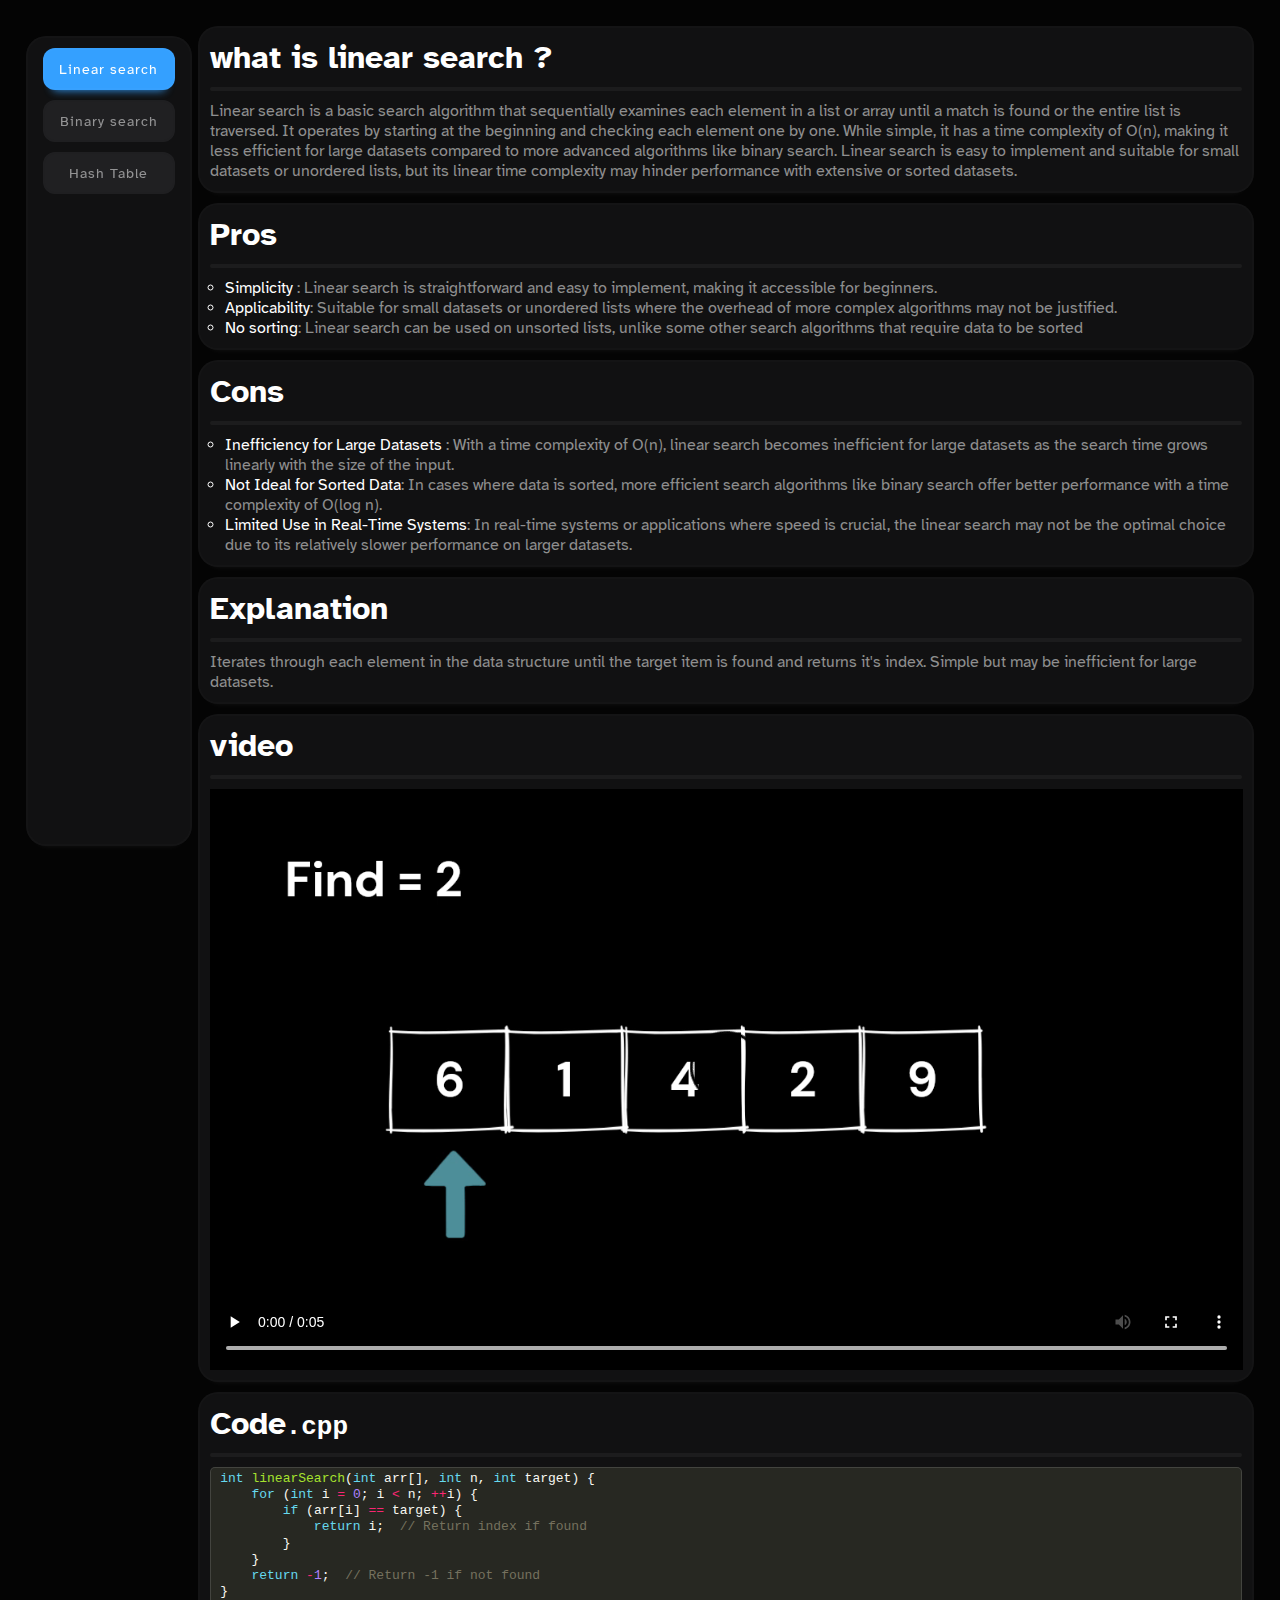
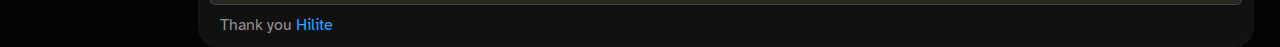
==== html/algo.html @ 7c0f7035 "DSA ++ first build" ====
<!DOCTYPE html>
<html lang="en">

<head>
    <meta charset="UTF-8">
    <meta name="viewport" content="width=device-width, initial-scale=1.0">
    <title>Algorithms</title>
    <link rel="stylesheet" href="css/intro.css">
    <link rel="shortcut icon" href="../icons/web.png" type="image/x-icon">
</head>

<body>

    <section id="introDS">
        <div class="introDS__left">
            <ul id="introDS__ul">
                <li class="nav__item toggled "><a href="#">Linear search</a></li>
                <li class="nav__item"><a href="#">Binary search</a></li>
                <li class="nav__item"><a href="#">Hash Table</a></li>
            </ul>
        </div>
        <div class="introDS__right">
            <div id="0" class="content active">
                <div class="card">
                    <h1>what is linear search ?</h1>
                    <div class="line"></div>
                    <p>Linear search is a basic search algorithm that sequentially examines each element in a list or
                        array until a match is found or the entire list is traversed. It operates by starting at the
                        beginning and checking each element one by one. While simple, it has a time complexity of O(n),
                        making it less efficient for large datasets compared to more advanced algorithms like binary
                        search. Linear search is easy to implement and suitable for small datasets or unordered lists,
                        but its linear time complexity may hinder performance with extensive or sorted datasets.</p>
                </div>
                <div class="card">
                    <h1>Pros</h1>
                    <div class="line"></div>
                    <ul>
                        <li>
                            <p><span id="sub-head">Simplicity</span> : Linear search is straightforward and easy to
                                implement, making it accessible for beginners.</p>
                        </li>
                        <li>
                            <p><span id="sub-head">Applicability</span>: Suitable for small datasets or unordered lists
                                where the overhead of more complex algorithms may not be justified.</p>
                        </li>
                        <li>
                            <p><span id="sub-head">No sorting</span>: Linear search can be used on unsorted lists,
                                unlike some other search algorithms that require data to be sorted</p>
                        </li>
                    </ul>
                </div>
                <div class="card">
                    <h1>Cons</h1>
                    <div class="line"></div>
                    <ul>
                        <li>
                            <p><span id="sub-head">Inefficiency for Large Datasets</span> : With a time complexity of
                                O(n), linear search becomes inefficient for large datasets as the search time grows
                                linearly with the size of the input.</p>
                        </li>
                        <li>
                            <p><span id="sub-head">Not Ideal for Sorted Data</span>: In cases where data is sorted, more
                                efficient search algorithms like binary search offer better performance with a time
                                complexity of O(log n).</p>
                        </li>
                        <li>
                            <p><span id="sub-head">Limited Use in Real-Time Systems</span>: In real-time systems or
                                applications where speed is crucial, the linear search may not be the optimal choice due
                                to its relatively slower performance on larger datasets.</p>
                        </li>
                    </ul>
                </div>
                <div class="card">
                    <h1>Explanation</h1>
                    <div class="line"></div>
                    <p>Iterates through each element in the data structure until the target item is found and returns
                        it's index. Simple but may be inefficient for large datasets.</p>
                </div>
                <div class="card">
                    <h1>video</h1>
                    <div class="line"></div>
                    <video controls src="video/Linearsearch.mp4"></video>
                </div>
                <div class="card">
                    <h1>Code<code>.cpp</code></h1>
                    <div class="line"></div>
                    <!-- HTML generated using hilite.me -->
                    <div
                        style="background: #272822; overflow:auto;width:auto;border:solid rgba(255,255,255,0.134);border-width:.1em .1em .1em .1em;padding:.2em .6em; border-radius : 5px ;">
                        <pre style="margin: 0; line-height: 125%"><span style="color: #66d9ef">int</span> <span style="color: #a6e22e">linearSearch</span><span style="color: #f8f8f2">(</span><span style="color: #66d9ef">int</span> <span style="color: #f8f8f2">arr[],</span> <span style="color: #66d9ef">int</span> <span style="color: #f8f8f2">n,</span> <span style="color: #66d9ef">int</span> <span style="color: #f8f8f2">target)</span> <span style="color: #f8f8f2">{</span>
    <span style="color: #66d9ef">for</span> <span style="color: #f8f8f2">(</span><span style="color: #66d9ef">int</span> <span style="color: #f8f8f2">i</span> <span style="color: #f92672">=</span> <span style="color: #ae81ff">0</span><span style="color: #f8f8f2">;</span> <span style="color: #f8f8f2">i</span> <span style="color: #f92672">&lt;</span> <span style="color: #f8f8f2">n;</span> <span style="color: #f92672">++</span><span style="color: #f8f8f2">i)</span> <span style="color: #f8f8f2">{</span>
        <span style="color: #66d9ef">if</span> <span style="color: #f8f8f2">(arr[i]</span> <span style="color: #f92672">==</span> <span style="color: #f8f8f2">target)</span> <span style="color: #f8f8f2">{</span>
            <span style="color: #66d9ef">return</span> <span style="color: #f8f8f2">i;</span>  <span style="color: #75715e">// Return index if found</span>
        <span style="color: #f8f8f2">}</span>
    <span style="color: #f8f8f2">}</span>
    <span style="color: #66d9ef">return</span> <span style="color: #f92672">-</span><span style="color: #ae81ff">1</span><span style="color: #f8f8f2">;</span>  <span style="color: #75715e">// Return -1 if not found</span>
<span style="color: #f8f8f2">}</span>
</pre>
                    </div>
                    <p style="margin-left: 10px;">Thank you <span><a href="http://hilite.me/">Hilite</a></span></p>
                </div>
            </div>
            <div id="1" class="content">
                <div class="card">
                    <h1>what is Binary search ?</h1>
                    <div class="line"></div>
                    <p>Binary search is a divide-and-conquer algorithm used to efficiently locate a target value within
                        a sorted array or list. The process begins by comparing the target with the middle element of
                        the array. If they match, the search is successful. If the target is smaller, the search
                        continues in the lower half; if larger, in the upper half. This halves the search space at each
                        step, leading to logarithmic time complexity, making binary search significantly faster than
                        linear search for large datasets. It is a key algorithm in computer science, commonly employed
                        in search operations, data retrieval, and other applications requiring efficient search methods.
                    </p>
                </div>
                <div class="card">
                    <h1>Pros</h1>
                    <div class="line"></div>
                    <ul>
                        <li>
                            <p><span id="sub-head">Efficiency</span>: Binary search has a logarithmic time complexity,
                                making it highly efficient, especially for large datasets. It reduces the search space
                                by half with each comparison.</p>
                        </li>
                        <li>
                            <p><span id="sub-head">Optimal for sorted data</span>: It is specifically designed for
                                sorted arrays or lists, where its efficiency shines. It is unsuitable for unsorted data.
                            </p>
                        </li>
                        <li>
                            <p><span id="sub-head">Predicatable performance</span>: The algorithm's performance is
                                consistent and predictable, providing a clear understanding of its time complexity.</p>
                        </li>
                        <li>
                            <p><span id="sub-head">Memory efficient</span>: Binary search typically requires only a
                                constant amount of additional memory, making it memory-efficient.</p>
                        </li>
                    </ul>
                </div>
                <div class="card">
                    <h1>Cons</h1>
                    <div class="line"></div>
                    <ul>
                        <li>
                            <p><span id="sub-head">Sorted Data</span>: Binary search relies on the input data being
                                sorted. If the data is not sorted, a preliminary sorting step is needed, which can be
                                time-consuming. </p>
                        </li>
                        <li>
                            <p><span id="sub-head">Limited Applicability</span>: It is not suitable for certain data
                                structures like linked lists, where random access is not efficient. </p>
                        </li>
                        <li>
                            <p><span id="sub-head">No Multiple matches</span>: Binary search identifies only one
                                occurrence of the target value. If there are multiple instances, additional steps are
                                needed to locate all occurrences.</p>
                        </li>
                        <li>
                            <p><span id="sub-head">complexity</span>: While the basic concept is simple, the
                                implementation can be complex, especially for beginners. Edge cases, such as handling
                                duplicates, require careful consideration.</p>
                        </li>
                    </ul>
                </div>
                <div class="card">
                    <h1>Explanation</h1>
                    <div class="line"></div>
                    <p>It is applicable to sorted array only. Pointer is pointed to the array[k] where
                        <code>k=Low Index + (High Index - Low Index) / 2 </code>. If the target element is less than
                        array[k] element, then left sub array is taken by recursive approach otherwise right sub array
                        is taken for recursive approach. <code>More efficient than Linear search</code>
                    </p>
                </div>
                <div class="card">
                    <h1>Video</h1>
                    <div class="line"></div>
                    <video controls src="video/Binarysearch.mp4"></video>
                </div>
                <div class="card">
                    <h1>Code<Code>.cpp</Code></h1>
                    <div class="line"></div>
                    <!-- HTML generated using hilite.me -->
                    <div
                        style="background: #272822; overflow:auto;width:auto;border:solid rgba(255,255,255,0.134);border-width:.1em .1em .1em .1em;padding:.2em .6em; border-radius : 5px ;">
                        <pre style="margin: 0; line-height: 125%"><span style="color: #66d9ef">int</span> <span style="color: #a6e22e">binarySearch</span><span style="color: #f8f8f2">(</span><span style="color: #66d9ef">int</span> <span style="color: #f8f8f2">arr[],</span> <span style="color: #66d9ef">int</span> <span style="color: #f8f8f2">low,</span> <span style="color: #66d9ef">int</span> <span style="color: #f8f8f2">high,</span> <span style="color: #66d9ef">int</span> <span style="color: #f8f8f2">target)</span> <span style="color: #f8f8f2">{</span>
    <span style="color: #66d9ef">while</span> <span style="color: #f8f8f2">(low</span> <span style="color: #f92672">&lt;=</span> <span style="color: #f8f8f2">high)</span> <span style="color: #f8f8f2">{</span>
        <span style="color: #66d9ef">int</span> <span style="color: #f8f8f2">mid</span> <span style="color: #f92672">=</span> <span style="color: #f8f8f2">low</span> <span style="color: #f92672">+</span> <span style="color: #f8f8f2">(high</span> <span style="color: #f92672">-</span> <span style="color: #f8f8f2">low)</span> <span style="color: #f92672">/</span> <span style="color: #ae81ff">2</span><span style="color: #f8f8f2">;</span>
        <span style="color: #66d9ef">if</span> <span style="color: #f8f8f2">(arr[mid]</span> <span style="color: #f92672">==</span> <span style="color: #f8f8f2">target)</span> <span style="color: #f8f8f2">{</span>
            <span style="color: #66d9ef">return</span> <span style="color: #f8f8f2">mid;</span>  <span style="color: #75715e">// Return index if found</span>
        <span style="color: #f8f8f2">}</span> <span style="color: #66d9ef">else</span> <span style="color: #66d9ef">if</span> <span style="color: #f8f8f2">(arr[mid]</span> <span style="color: #f92672">&lt;</span> <span style="color: #f8f8f2">target)</span> <span style="color: #f8f8f2">{</span>
            <span style="color: #f8f8f2">low</span> <span style="color: #f92672">=</span> <span style="color: #f8f8f2">mid</span> <span style="color: #f92672">+</span> <span style="color: #ae81ff">1</span><span style="color: #f8f8f2">;</span>
        <span style="color: #f8f8f2">}</span> <span style="color: #66d9ef">else</span> <span style="color: #f8f8f2">{</span>
            <span style="color: #f8f8f2">high</span> <span style="color: #f92672">=</span> <span style="color: #f8f8f2">mid</span> <span style="color: #f92672">-</span> <span style="color: #ae81ff">1</span><span style="color: #f8f8f2">;</span>
        <span style="color: #f8f8f2">}</span>
    <span style="color: #f8f8f2">}</span>
    <span style="color: #66d9ef">return</span> <span style="color: #f92672">-</span><span style="color: #ae81ff">1</span><span style="color: #f8f8f2">;</span>  <span style="color: #75715e">// Return -1 if not found</span>
<span style="color: #f8f8f2">}</span>
</pre><p style="margin-left: 10px;">Thank you <span><a href="http://hilite.me/">Hilite</a></span></p>
                    </div>
                    
                </div>
            </div>
            <div id="2" class="content">
                <div class="card">
                    <h1>what is a Hash table ?</h1>
                    <div class="line"></div>
                    <p>A hash table is a data structure that efficiently stores and retrieves key-value pairs. It uses a
                        hash function to map keys to indices in an array, facilitating quick access to values. This
                        structure allows for constant-time average-case complexity for basic operations like insertion,
                        deletion, and search. Hash tables are widely used in computer science for implementing
                        associative arrays, caches, and databases. However, collisions, where different keys hash to the
                        same index, need careful handling, often using techniques like chaining or open addressing. The
                        effectiveness of a hash table relies on a well-designed hash function and proper collision
                        resolution strategies.</p>
                </div>
                <div class="card">
                    <h1>Pros</h1>
                    <div class="line"></div>
                    <ul>
                        <li>
                            <p><span id="sub-head">Efficient retrieval</span>: Hashing provides constant-time average-case complexity for basic operations like insertion, deletion, and search, making it efficient for retrieving data. </p>
                        </li>
                        <li>
                            <p><span id="sub-head">Fast Lookup</span>: Hash tables enable quick lookups by using a hash function to directly map keys to indices, minimizing the time needed to locate values.</p>
                        </li>
                        <li>
                            <p><span id="sub-head">Flexible key types</span>: Hashing supports various key types, allowing for versatile implementations of data structures like associative arrays and sets.</p>
                        </li>
                        <li>
                            <p><span id="sub-head">Space Efficiency</span>: Hash tables can be memory-efficient, especially when dealing with large datasets, as they allocate space based on the actual number of elements.</p>
                        </li>
                        <li>
                            <p><span id="sub-head">Dynamic Sizing</span>: Some hash table implementations allow for dynamic resizing, adapting to changes in the number of elements and maintaining efficiency.</p>
                        </li>
                    </ul>
                </div>
                <div class="card">
                    <h1>Cons</h1>
                    <div class="line"></div>
                    <ul>
                        <li>
                            <p><span id="sub-head">Collision Handling</span>: Collisions occur when different keys hash to the same index. Efficient collision resolution strategies, like chaining or open addressing, are necessary but add complexity.</p>
                        </li>
                        <li>
                            <p><span id="sub-head">Deterministic Hash Function</span>: The effectiveness of hashing depends on a good hash function, and a poorly designed one can lead to clustering and decreased performance.</p>
                        </li>
                        <li>
                            <p><span id="sub-head">Ordering</span>:  Hash tables do not inherently maintain any order of elements, which can be a drawback when order matters for certain applications.</p>
                        </li>
                        <li>
                            <p><span id="sub-head">Memory Overhead</span>: In some implementations, there may be additional memory overhead due to the need for auxiliary data structures for collision resolution.</p>
                        </li>
                    </ul>
                </div>
                <div class="card">
                    <h1>visual</h1>
                    <div class="line"></div>
                    <table style="width: 50%;">
                        <thead><tr><td style="color:white; border: 2px solid white ; width: 60px ;" >Keys</td><td style="color:white; border: 2px solid white ; width: 60px ;" >Values</td></tr></thead>
                        <tbody>
                            <tr>
                                <td style="color:white; border: 2px solid white ; width: 60px ;">1</td>
                                <td style="color:white; border: 2px solid white ; width: 60px ;" >10</td>
                            </tr>
                            <tr>
                                <td style="color:white; border: 2px solid white ; width: 60px ;" >2</td>
                                <td style="color:white; border: 2px solid white ; width: 60px ;" >17</td>
                            </tr>
                            <tr>
                                <td style="color:white; border: 2px solid white ; width: 60px ;" >3</td>
                                <td style="color:white; border: 2px solid white ; width: 60px ;" >23</td>
                            </tr>
                            <tr>
                                <td style="color:white; border: 2px solid white ; width: 60px ;" >4</td>
                                <td style="color:white; border: 2px solid white ; width: 60px ;" >40</td>
                            </tr>
                            <tr>
                                <td style="color:white; border: 2px solid white ; width: 60px ;" >5</td>
                                <td style="color:white; border: 2px solid white ; width: 60px ;" >30</td>
                            </tr>
                        </tbody>
                    </table>
                </div>
                <div class="card">
                    <h1>Code<code>.cpp</code></h1>
                    <div class="line"></div>
<!-- HTML generated using hilite.me --><div style="background: #272822; overflow:auto;width:auto;border:solid rgba(255,255,255,0.134);border-width:.1em .1em .1em .1em;padding:.2em .6em; border-radius : 5px ;"><pre style="margin: 0; line-height: 125%"><span style="color: #75715e">// Example using C++ unordered_map</span>
    <span style="color: #75715e">#include &lt;unordered_map&gt;</span>

    <span style="color: #66d9ef">int</span> <span style="color: #a6e22e">hashSearch</span><span style="color: #f8f8f2">(std</span><span style="color: #f92672">::</span><span style="color: #f8f8f2">unordered_map</span><span style="color: #f92672">&lt;</span><span style="color: #66d9ef">int</span><span style="color: #f8f8f2">,</span> <span style="color: #66d9ef">int</span><span style="color: #f92672">&gt;&amp;</span> <span style="color: #f8f8f2">hashmap,</span> <span style="color: #66d9ef">int</span> <span style="color: #f8f8f2">target)</span> <span style="color: #f8f8f2">{</span>
        <span style="color: #66d9ef">auto</span> <span style="color: #f8f8f2">it</span> <span style="color: #f92672">=</span> <span style="color: #f8f8f2">hashmap.find(target);</span>
        <span style="color: #66d9ef">if</span> <span style="color: #f8f8f2">(it</span> <span style="color: #f92672">!=</span> <span style="color: #f8f8f2">hashmap.end())</span> <span style="color: #f8f8f2">{</span>
            <span style="color: #66d9ef">return</span> <span style="color: #f8f8f2">it</span><span style="color: #f92672">-&gt;</span><span style="color: #f8f8f2">second;</span>  <span style="color: #75715e">// Return value if found</span>
        <span style="color: #f8f8f2">}</span>
        <span style="color: #66d9ef">return</span> <span style="color: #f92672">-</span><span style="color: #ae81ff">1</span><span style="color: #f8f8f2">;</span>  <span style="color: #75715e">// Return -1 if not found</span>
    <span style="color: #f8f8f2">}</span>
    </pre></div>
    <p style="margin-left: 10px;">Thank you <span><a href="http://hilite.me/">Hilite</a></span></p>    
                </div>
            </div>
        </div>
    </section>
    <script src="js/algo.js"></script>
</body>

</html>
---- html/css/intro.css ----
@import url('https://fonts.googleapis.com/css2?family=Atkinson+Hyperlegible:ital,wght@0,400;0,700;1,400;1,700&family=Kode+Mono:wght@400..700&display=swap');
@import url('https://fonts.googleapis.com/css2?family=Kode+Mono:wght@400..700&display=swap');
/* https://github.com/lonekorean/gist-syntax-themes */


@import url('https://fonts.googleapis.com/css?family=Droid+Sans+Mono');
* {
    margin: 0;
    padding: 0;
    box-sizing: border-box;
}

body{
    width: 100%;
    height: 100vh;
    background-color: #040404;
    font-family:"Kode Mono",sans-serif;
    scroll-behavior: smooth;
}



#introDS {
    width: 100%;
    height: auto;
    background-color: #040404;
    display: flex;
    flex-direction: row;
    justify-content: flex-end;
    gap: 20px;
    padding: 2% 2%;
    animation: fadetotop 2s ease-in-out;
}

@keyframes fadeup {
    from{
        opacity: 0;
    }to {
        opacity: 1;
    }
}

.introDS__left {
    position: fixed;
    top: 4%;
    left: 2%;
    width: 13%;
    height: 90vh;
    border-radius: 20px;
    background-color: rgba(55, 56, 58, 0.250);
    border: 2px solid rgba(255, 255, 255, 0.02);
    font-family: 'Atkinson HyperLegible',sans-serif;
    display: flex;
    flex-direction: column;
    gap: 10px;
    box-shadow: 0px 10px 9px -13px rgba(255, 255, 255, 0.144);
    padding: 5px 10px;
}

.introDS__right {
    width: 86%;
    margin-left: 14%;
    height: 100vh;
    gap: 10px;
}



.introDS__right .card {
    width: 100%;
    height: auto;
    border-radius: 20px;
    background-color: rgba(55, 56, 58, 0.250);
    border: 2px solid rgba(255, 255, 255, 0.02);
    font-family: 'Atkinson HyperLegible',sans-serif;
    display: flex;
    flex-direction: column;
    gap: 10px;
    box-shadow: 0px 10px 9px -13px rgba(255, 255, 255, 0.144);
    padding: 10px 10px;
    animation: fadetotop .5s ease-in-out;
}

@keyframes fadetotop {
    from{
        opacity: 0;
        transform: translateY(-6%);
    }to {
        opacity: 1;
        transform: translateY(0%);
    }
}



.card h1 {
    color: #ffffff;
    font-weight: 600;
}

.card p{
    color: #ffffff89;
}

.card .line {
    height: 2px;
    border-radius: 4px;
    border: 2px solid rgba(191, 191, 191, 0.07);
}

.card button {
    width: 100px;
    margin-left: 45%;
    padding: 5px;
    border-radius: 5px;
    height: 45px;
    font-family: 'Gill Sans', 'Gill Sans MT', Calibri, 'Trebuchet MS', sans-serif;
    background-color: rgb(52, 160, 255);
    color: white;
    box-shadow: 0px 10px 10px -10px rgba(52, 160, 255,37);
    outline: none;
    border: 2px solid rgba(255, 255, 255, 0.234);
}
.card span a {
    text-decoration: none;
    color: rgb(52, 160, 255);
}

.card video{
    width: 100%;
    height: auto;
}

#introDS__ul {
    display: flex;
    flex-direction: column;
    padding: 5px 5px;
    gap: 10px;
    font-family: "Atkinson HyperLegible",sans-serif;
    letter-spacing: 1px;
}

#introDS__ul li {
    display: flex;
    width: 100%;
    background-color: rgba(240, 248, 255, 0.075);
    border-radius: 12px ;
    align-items: center;
    padding: 10px 8px;
    cursor: pointer;
    border: 2px solid rgba(0, 0, 0, 0.02);
    justify-content: center;
    transition: 0.3s ease-in-out;
}

#introDS__ul li:hover {
    background-color: rgb(52, 160, 255);
    border: 2px solid rgba(255, 255, 255, 0.02);
    box-shadow: 0px 10px 10px -10px rgba(52, 160, 255,37);
}
#introDS__ul li:hover a {
    color: azure;
}

#introDS__ul li a {
    width: 100%;
    display: flex;
    justify-content: center;
    color: rgba(255, 255, 255, 0.516);
    text-decoration: none;
    /* font-family: "Kode Mono",sans-serif; */
    text-align: justify;
    font-size: clamp(0.8em,0.9em,1.2em);
    transition: 0.3s ease-in-out;
}

#introDS__ul li.toggled {
    display: flex;
    width: 100%;
    background-color: rgb(52, 160, 255);
    border-radius: 12px ;
    align-items: center;
    padding: 10px 8px;
    justify-content: center;
    border: 2px solid rgba(255, 255, 255, 0.02);
    box-shadow: 0px 10px 10px -10px rgba(52, 160, 255,37);
}

#introDS__ul li.toggled a{
    color: white;
    text-align: center;
}


.content {
    width: 100%;
    height: auto;
    display: flex;
    flex-direction: column;
    gap: 10px;
}



.content:not(.active) {
    display: none;
}

.content ul {
    margin-left: 1.5%;
}

.content ul li {
    color: white;
    list-style-type: circle;
}

.content ul li p #sub-head {
    font-weight: 500;
    color: #ffffff;
}






.content .wrapper {
    width: 100%;
    gap: 10px;
    display: flex;
    justify-content: center;
    align-items: center;
}

.content .wrapper .i {
    width: 60px;
    height: 60px;
    background: transparent;
    border: 2px solid rgba(255, 255, 255, 0.841);
    display: flex;
    gap: 10px;
    justify-content: center;
    align-items: center;
    color: white;
    animation-play-state: running;
}


#el {
    color: white;
    animation: fade 2s ease-in-out calc(2s * var(--id)) infinite;
}

@keyframes fade {

    from{
        opacity: 0;
        transform: translateY(calc(-10% * var(--id)));
    }
    to{
        opacity: 1;
        transform: translateY(0%);
    }
    
}


.queue {
    width: 270px;
    margin-left: 200px;
    margin-top: 100px;
    margin-bottom: 100px;
    height: 54%;
    border: 2px solid white;
    border-right: transparent;
    border-left: transparent;
    display: flex;
    padding: 4px 0px;
}

.queue::before {
    content: "front";
    color: white;
    transform: translateY(-60%);
    z-index: 5;
} 
.queue::after {
    content: "Rear";
    z-index: 5;
    color: white;
    transform: translateY(-60%);
}

.qi {
    width: 50px;
    height: 50px;
    background: transparent;
    border: 2px solid white;
    display: flex;
    gap: 10px;
    justify-content: center;
    align-items: center;
    color: white;
    animation: leftEnter 8s ease-in-out 2s infinite;
    opacity: 0;
    
}

.qi:nth-child(2) {
    animation-delay: 2.45s ;
}

.qi:nth-child(3) {
    animation-delay: 3s ;
}

.qi:nth-child(4) {
    animation-delay: 4s ;
}

.qi:nth-child(5) {
    animation-delay: 5s ;
}

@keyframes leftEnter {
    0% {
        transform: translateX(270px);
        opacity: 0.35;
    }25%{
        transform: translateX(0);
        opacity: 0.89;
    }
    100%{
        transform: translateX(-280px);
        opacity: 0;
    }
}



.linkList{
    margin: 2%;
    padding: 2%;
    width: 100%;
    height: 35vh;
    display: flex;
    justify-content: center;
    align-items: center;
    gap: 20px;

}

.linkList::before{
    content: "Head Node";
    color: white;
    transform: translateY(-180%);

}

.li{
    width: 100px;
    height: 50px;
    display: flex;
    border: 2px solid white;
    position: relative;
    user-select: none;
    transform: translateX(-40%);
    transition: transform 0.5s;
}

.data{
    width: 50%;
    height: 100%;
    display: flex;
    align-items: center;
    border-right: 2px solid white;
    justify-content: center;
    color: white;
}

.pointer {
    width: 50%;
    height: 100%;
    display: flex;
    align-items: center;
    justify-content: center;
    color: red;
}

.li:not(:nth-child(1))::before {
    content: "";
    width: 10px;
    color: white;
    position: absolute;
    border: 2px solid red;
    border-right: 10px solid red;
    top: 50%;
    left: -19%;
}

.li:nth-child(4)::before{
    width: 140px;
    left: -150%;
    animation: connector 5s ease-in-out infinite;
}

@keyframes connector {
    
    from{
        width: 140px;
        left: -150% ;
    }
    to{
        width: 20px;
        left: -19%;
    }
    
}

.li:nth-child(3) {
    transform: translateY(200%);
}

.li:nth-child(3) {
    animation: too 5s ease-in-out infinite ;
}

@media screen and (min-width:640px) and (max-width:1210px) {

    .li:nth-child(3){
        margin-right: 10px;
    }

    .li:nth-child(3)::before{
        width: 20px;
        left: -35%;

    }

    .li:nth-child(4)::before{
        margin-left: 10px;
        width: 10px;
    }
    
    .li:nth-child(3) {
        animation: too 5s ease-in-out infinite ;
    }

    @keyframes too {
        from{
            transform: translateY(200%);
            right: 0%;
        }to{
            transform: translateY(0%);
            position: relative;   
            right: 5%;
        }
        
    }
}

@media screen and (min-width:300px ) and (max-width:556px) {


    #introDS {
        display: flex;
        flex-direction: column;
        width: 100vw;
        height: auto;
    }

    .linkList {
        gap: 6px;
    }
    .li {
        width: 20%;
    }
    .content .linkList {
        margin-left: 20px;
    }

    .li:nth-child(3)::before{
        width: 20px;
        left: -40%;
    }

    .introDS__left {
        height: fit-content;
        width: 100%;
        position: relative;
        margin: 0px;
        left: 0;
        top: 0;
    }

    .introDS__right{
        margin-left: 0px;
        width: 100%;
    }

    .card ul {
        padding: 10px;
    }


    
}

@media screen and (min-width:557px) and (max-width:980px) {

    #introDS {
        display: flex;
        flex-direction: column;
        width: 100vw;
        height: auto;
    }

    .introDS__left {
        height: fit-content;
        width: 100%;
        position: relative;
        margin: 0px;
        left: 0;
        top: 0;
    }

    .introDS__left #introDS__ul {
        display: grid;
        grid-template-columns: repeat(5,1fr);
        grid-template-rows: repeat(2,1fr);
        flex-direction: row;
    }

    .introDS__right{
        margin-left: 0px;
        width: 100%;
    }

    .card ul {
        padding: 10px;
    }
    
}


@media screen and (min-width:300px) and (max-width:549px) {
    .linkList{
        perspective: 100px;
        scale: 0.8;
    }

    .introDS__left #introDS__ul {
        display: grid;
        grid-template-columns: repeat(3,1fr);
        grid-template-rows: repeat(2,1fr);
    }

    .content .card .imagecontainer {
        margin-left: 0px;
        height: auto;
        width: 100px;
        padding: 10%;
        zoom: 0.5;
    }

    .queue {
        margin-left: 0px;
        width: 100%;
        height: auto;
    }
}

@keyframes too {
    from{
        transform: translateY(200%);
        right: 0%;
    }to{
        transform: translateY(0%);
        position: relative;   
        right: 3%;
    }
    
}

.li:nth-child(2)::after {
    content: "104" ;
    color: red;
    width: 50%;
    z-index: 10;
    position: absolute;
    top: 25%;
    left: 65%;
    height: 100%;
    animation: namech 5s ease-in-out infinite;
}

@keyframes namech {
    0%{
        content: "108";
    }
    30%{
        content: "";
    }
    100%{
        content: 104;
    }
}




.stack {
    width: 57px;
    height: 270px,auto;
    display: flex;
    margin-top: 270px;
    margin-left: 100px;
    flex-direction: column;
    padding: 0px 2px;
    gap: 10px;
    border-left: 2px solid white;
    border-right: 2px solid white;
    border-bottom: 2px solid white;
}

.si {
    width: 50px;
    height: 50px;
    background: transparent;
    border: 2px solid white;
    display: flex;
    gap: 10px;
    justify-content: center;
    align-items: center;
    color: white;
    animation: topEnter 20s ease-in-out infinite 2s alternate-reverse;
    opacity: 0;
    
}

.si:nth-child(2) {
    animation-delay: 2s;
}

.si:nth-child(3) {
    animation-delay: 2s;
}

.si:nth-child(4) {
    animation-delay: 2s;
}

.si:nth-child(5) {
    animation-delay: 2s;
}

@keyframes topEnter {
    0% {
        transform: translateY(-270px);
        opacity: 0.35;
    }100%{
        transform: translateX(0);
        opacity: 0.89;
    }
}


.content p code {
    background: #040404;
    color: white;
}


@media screen and (min-width:1921px) {

    #introDS {
        display: flex;
        align-items: center;
        justify-content: center;
    }

    .introDS__right{
        width: 50%;
        height: auto;
    }
    .introDS__left {
        left: 10%;
    }
}


.content img {
    height: auto;
    width: 400px;
    margin: 2%;
}



.bubble-sort , .insertion-sort , .selection-sort {
    width: 100%;
    display: flex;
    justify-content: center;
    align-items: flex-end;
    gap: 15px;
    margin: 1% 1%;
}

.element {
    width: 50px;
    height: 50px;
    color: white;
    display: grid;
    place-items: center;
    border: 2px solid white;
}

.sortable-container {
    display: flex;
    background-color: #040404;
    align-items: flex-end;
    margin: 1% 1%;
}

.sortable-element {
    padding: 10px;
    margin: 5px;
    background-color: lightblue;
    transition: height 0.5s; /* Add a transition for smooth height change */
}
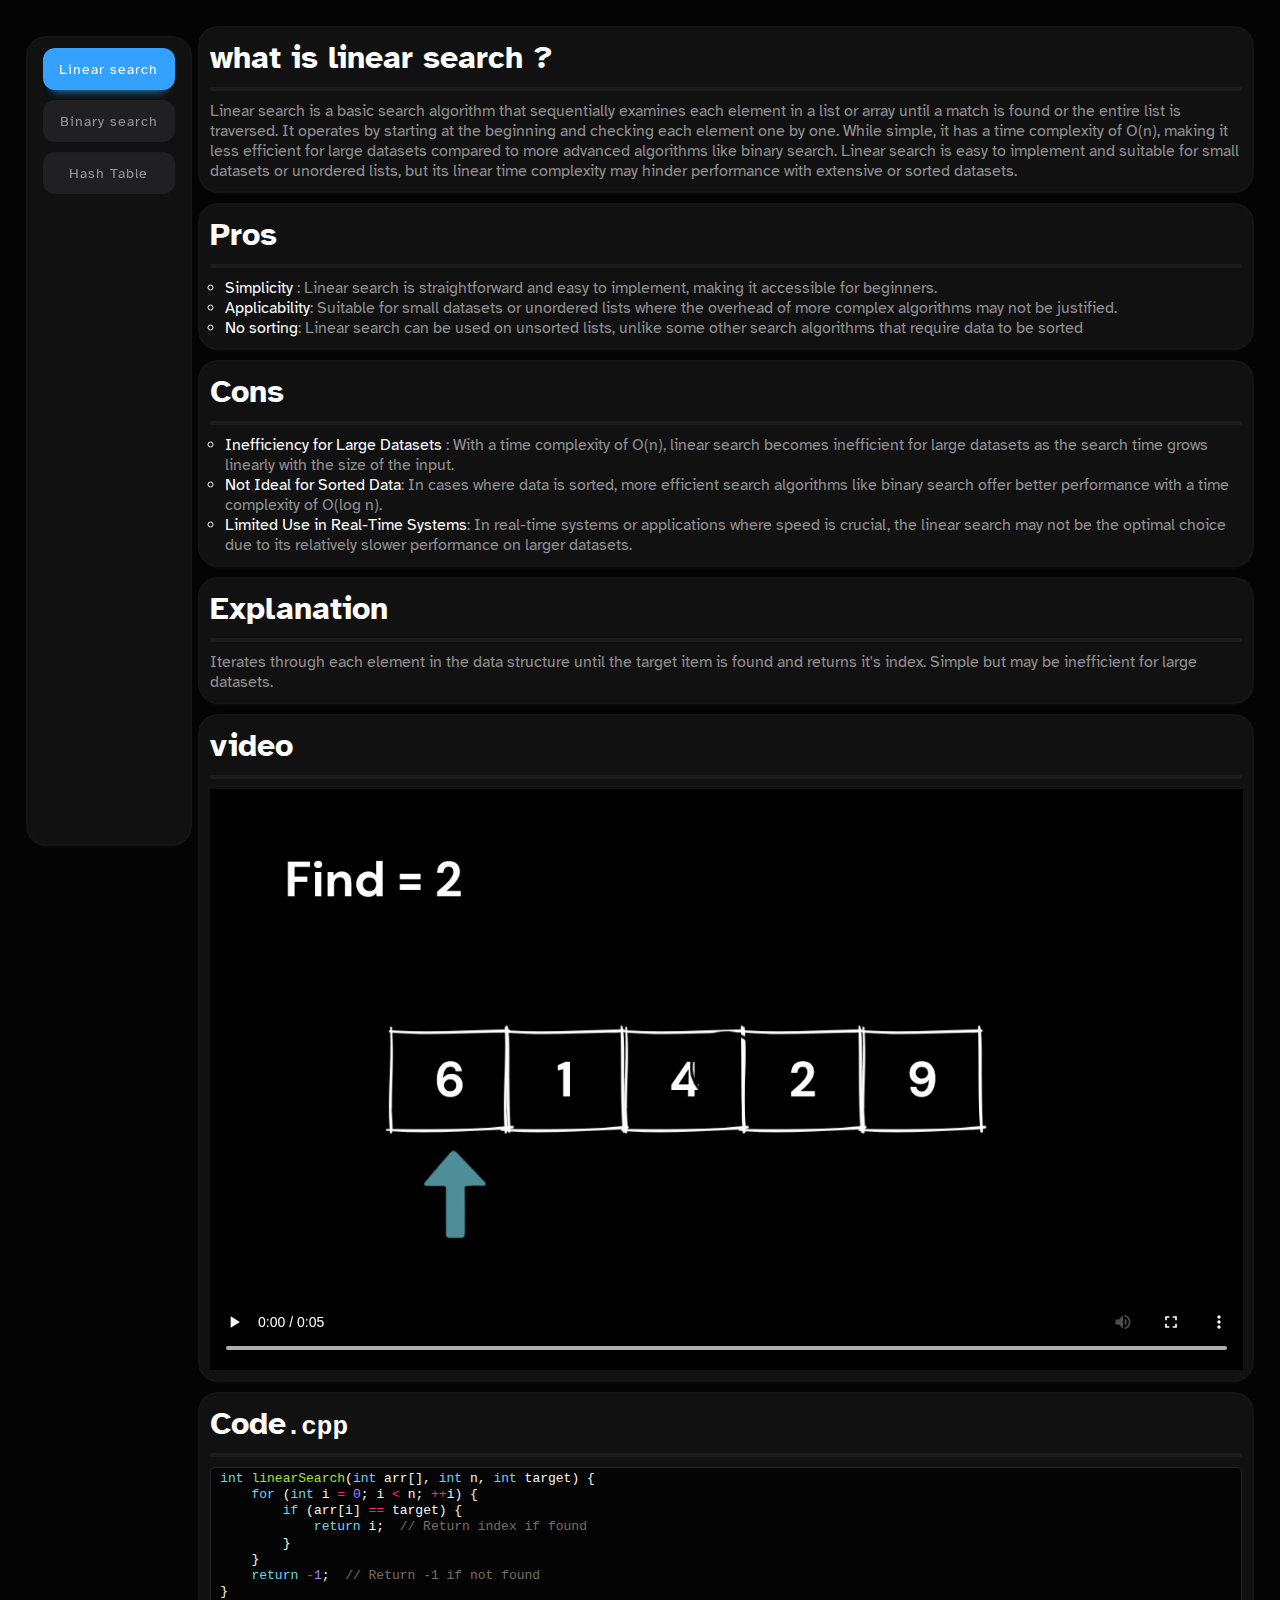
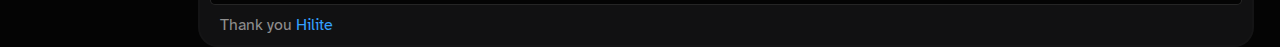
==== commit 53e823c4: "code field background changed" ====
--- a/html/algo.html
+++ b/html/algo.html
@@ -86,7 +86,7 @@
                     <div class="line"></div>
                     <!-- HTML generated using hilite.me -->
                     <div
-                        style="background: #272822; overflow:auto;width:auto;border:solid rgba(255,255,255,0.134);border-width:.1em .1em .1em .1em;padding:.2em .6em; border-radius : 5px ;">
+                        style="background: #040404; overflow:auto;width:auto;border:solid rgba(255,255,255,0.134);border-width:.1em .1em .1em .1em;padding:.2em .6em; border-radius : 5px ;">
                         <pre style="margin: 0; line-height: 125%"><span style="color: #66d9ef">int</span> <span style="color: #a6e22e">linearSearch</span><span style="color: #f8f8f2">(</span><span style="color: #66d9ef">int</span> <span style="color: #f8f8f2">arr[],</span> <span style="color: #66d9ef">int</span> <span style="color: #f8f8f2">n,</span> <span style="color: #66d9ef">int</span> <span style="color: #f8f8f2">target)</span> <span style="color: #f8f8f2">{</span>
     <span style="color: #66d9ef">for</span> <span style="color: #f8f8f2">(</span><span style="color: #66d9ef">int</span> <span style="color: #f8f8f2">i</span> <span style="color: #f92672">=</span> <span style="color: #ae81ff">0</span><span style="color: #f8f8f2">;</span> <span style="color: #f8f8f2">i</span> <span style="color: #f92672">&lt;</span> <span style="color: #f8f8f2">n;</span> <span style="color: #f92672">++</span><span style="color: #f8f8f2">i)</span> <span style="color: #f8f8f2">{</span>
         <span style="color: #66d9ef">if</span> <span style="color: #f8f8f2">(arr[i]</span> <span style="color: #f92672">==</span> <span style="color: #f8f8f2">target)</span> <span style="color: #f8f8f2">{</span>
@@ -181,7 +181,7 @@
                     <div class="line"></div>
                     <!-- HTML generated using hilite.me -->
                     <div
-                        style="background: #272822; overflow:auto;width:auto;border:solid rgba(255,255,255,0.134);border-width:.1em .1em .1em .1em;padding:.2em .6em; border-radius : 5px ;">
+                        style="background: #040404; overflow:auto;width:auto;border:solid rgba(255,255,255,0.134);border-width:.1em .1em .1em .1em;padding:.2em .6em; border-radius : 5px ;">
                         <pre style="margin: 0; line-height: 125%"><span style="color: #66d9ef">int</span> <span style="color: #a6e22e">binarySearch</span><span style="color: #f8f8f2">(</span><span style="color: #66d9ef">int</span> <span style="color: #f8f8f2">arr[],</span> <span style="color: #66d9ef">int</span> <span style="color: #f8f8f2">low,</span> <span style="color: #66d9ef">int</span> <span style="color: #f8f8f2">high,</span> <span style="color: #66d9ef">int</span> <span style="color: #f8f8f2">target)</span> <span style="color: #f8f8f2">{</span>
     <span style="color: #66d9ef">while</span> <span style="color: #f8f8f2">(low</span> <span style="color: #f92672">&lt;=</span> <span style="color: #f8f8f2">high)</span> <span style="color: #f8f8f2">{</span>
         <span style="color: #66d9ef">int</span> <span style="color: #f8f8f2">mid</span> <span style="color: #f92672">=</span> <span style="color: #f8f8f2">low</span> <span style="color: #f92672">+</span> <span style="color: #f8f8f2">(high</span> <span style="color: #f92672">-</span> <span style="color: #f8f8f2">low)</span> <span style="color: #f92672">/</span> <span style="color: #ae81ff">2</span><span style="color: #f8f8f2">;</span>
@@ -284,7 +284,7 @@
                 <div class="card">
                     <h1>Code<code>.cpp</code></h1>
                     <div class="line"></div>
-<!-- HTML generated using hilite.me --><div style="background: #272822; overflow:auto;width:auto;border:solid rgba(255,255,255,0.134);border-width:.1em .1em .1em .1em;padding:.2em .6em; border-radius : 5px ;"><pre style="margin: 0; line-height: 125%"><span style="color: #75715e">// Example using C++ unordered_map</span>
+<!-- HTML generated using hilite.me --><div style="background: #040404; overflow:auto;width:auto;border:solid rgba(255,255,255,0.134);border-width:.1em .1em .1em .1em;padding:.2em .6em; border-radius : 5px ;"><pre style="margin: 0; line-height: 125%"><span style="color: #75715e">// Example using C++ unordered_map</span>
     <span style="color: #75715e">#include &lt;unordered_map&gt;</span>
 
     <span style="color: #66d9ef">int</span> <span style="color: #a6e22e">hashSearch</span><span style="color: #f8f8f2">(std</span><span style="color: #f92672">::</span><span style="color: #f8f8f2">unordered_map</span><span style="color: #f92672">&lt;</span><span style="color: #66d9ef">int</span><span style="color: #f8f8f2">,</span> <span style="color: #66d9ef">int</span><span style="color: #f92672">&gt;&amp;</span> <span style="color: #f8f8f2">hashmap,</span> <span style="color: #66d9ef">int</span> <span style="color: #f8f8f2">target)</span> <span style="color: #f8f8f2">{</span>
